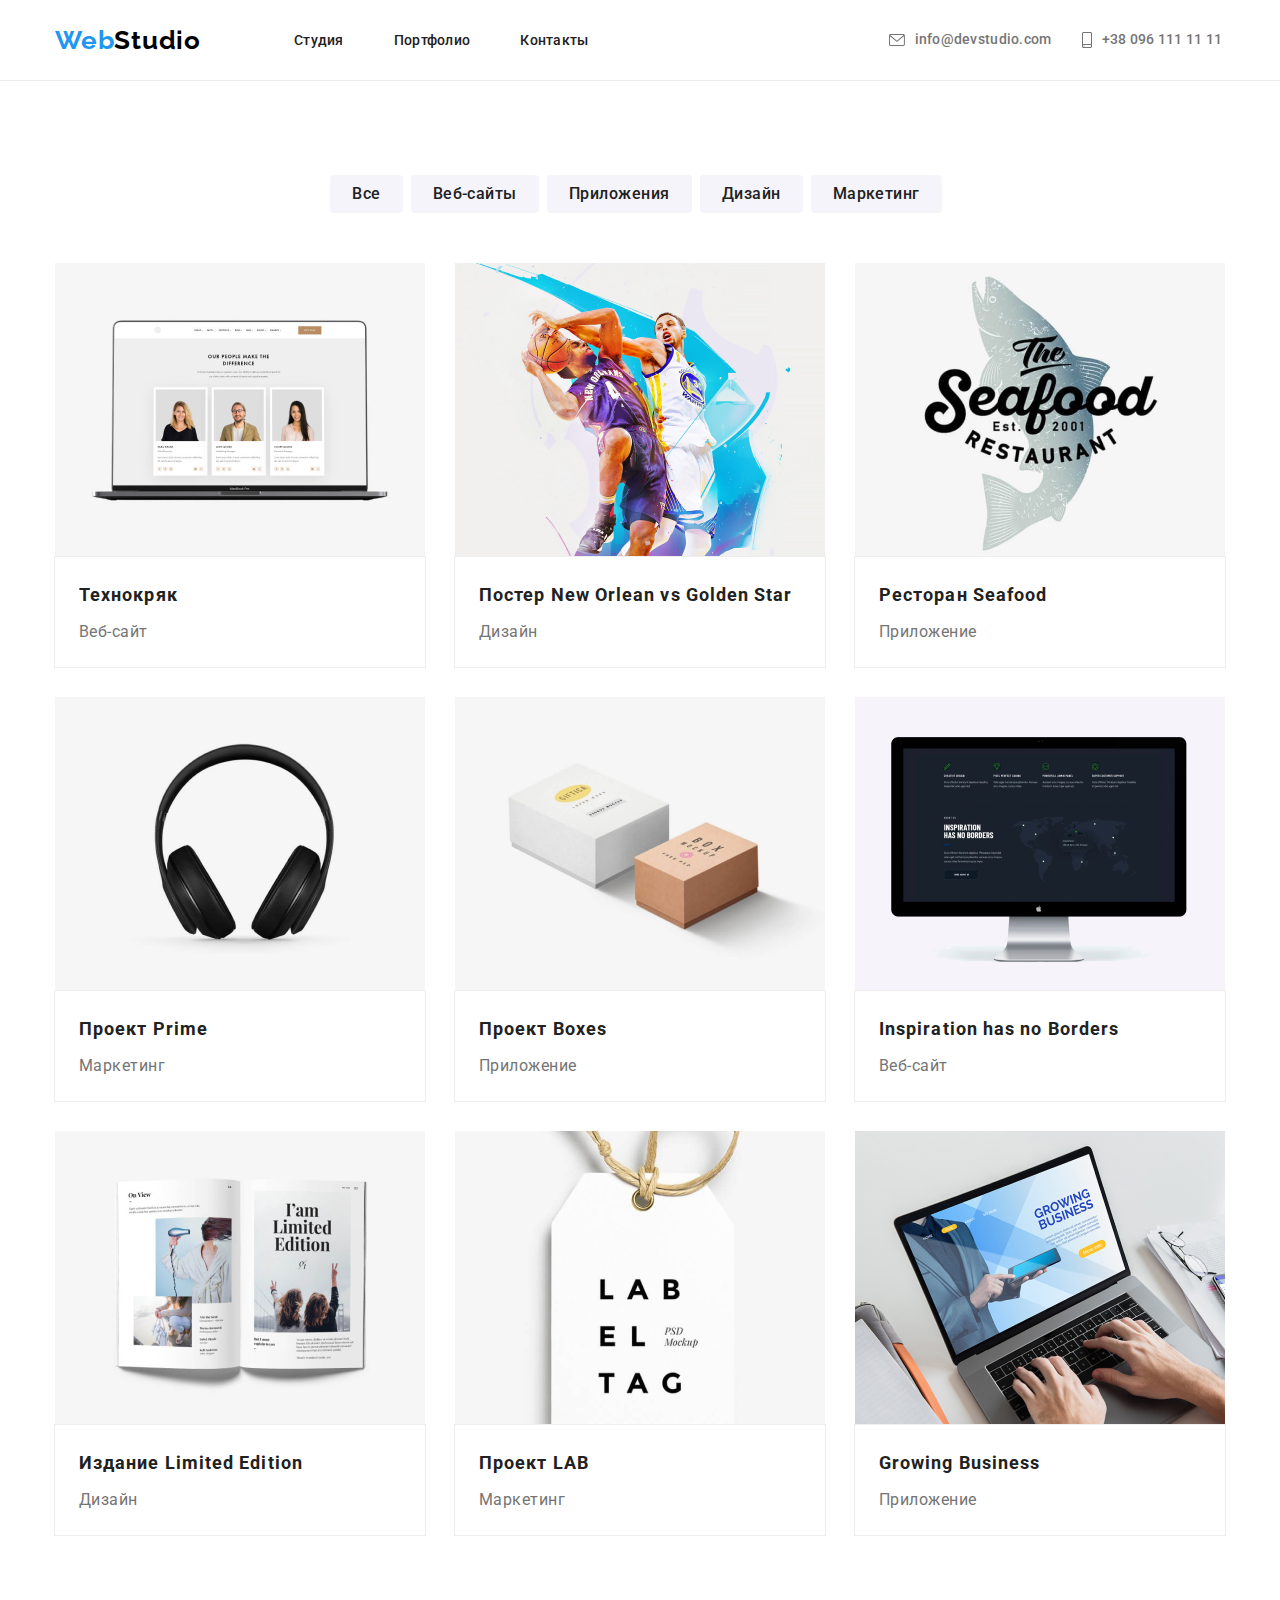
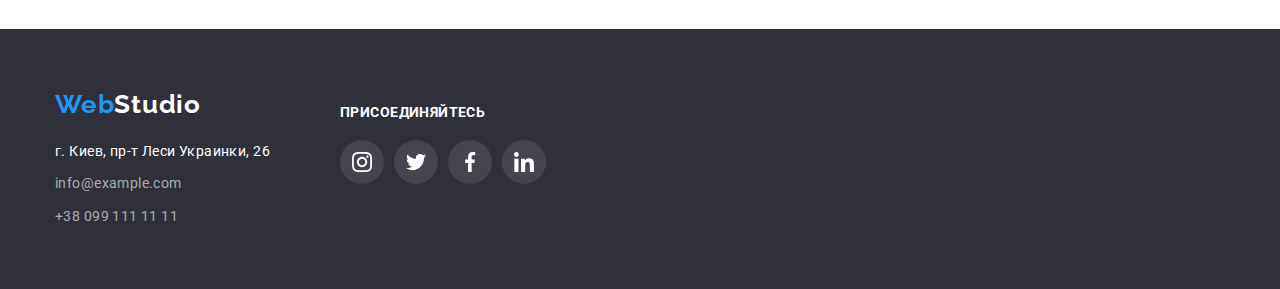
==== portfolio.html @ f29abc72 "modal, what we do done" ====
<!DOCTYPE html>
<html lang="ru">

<head>
    <meta charset="UTF-8" />
    <meta http-equiv="X-UA-Compatible" content="IE=edge" />
    <meta name="viewport" content="width=device-width, initial-scale=1.0" />
    <title>Portfolio</title>
    <link rel="stylesheet"
        href="https://cdnjs.cloudflare.com/ajax/libs/modern-normalize/1.1.0/modern-normalize.min.css" />
    <link rel="preconnect" href="https://fonts.googleapis.com">
    <link rel="preconnect" href="https://fonts.gstatic.com" crossorigin>
    <link
        href="https://fonts.googleapis.com/css2?family=Raleway:wght@700&family=Roboto:wght@400;500;700;900&display=swap"
        rel="stylesheet">
    <link rel="stylesheet" href="./css/styles.css">
</head>

<body class="body">
    <header class="header">
        <div class="container">
            <div class="header-container">
                <div class="webstudio-container">
                    <a href="" class="web-link link" lang="en">Web<span class="studio-link link" lang="en">Studio</span></a>
                </div>
                <nav class="nav">
                    <ul class="header-link-set list">
                        <li class="studio"><a class="header-page-link link" href="./index.html">Студия</a></li>
                        <li class="portfolio"><a class="header-page-link link" href="./portfolio.html">Портфолио</a></li>
                        <li class="contacts"><a class="header-page-link link" href="">Контакты</a></li>
                    </ul>
                </nav>
                <div class="mail-tel-container">
                    <a class="header-mail-tel mail-link link" href="mailto:info@devstudio.com">
                        <svg class="icon-mail" width='16' height='12'>
                            <use href='./images/sprite.svg#icon-mail'></use>
                        </svg>info@devstudio.com</a>
                    <a class="header-mail-tel tel-link link" href="tel:+380961111111">
                        <svg class="icon-phone" width='10' height='16'>
                            <use href='./images/sprite.svg#icon-phone'></use>
                        </svg>+38 096 111 11 11</a>
                </div>
            </div>
        </div>
    </header>
    <main>
        <section class="portfolio-container">
            <div class="container">
                <ul class="portfolio-button-set list">
                    <li class="portfolio-button-item"><button class="portfolio-button" type="button">Все</button></li>
                    <li class="portfolio-button-item"><button class="portfolio-button" type="button">Веб-сайты</button></li>
                    <li class="portfolio-button-item"><button class="portfolio-button" type="button">Приложения</button></li>
                    <li class="portfolio-button-item"><button class="portfolio-button" type="button">Дизайн</button></li>
                    <li class="portfolio-button-item"><button class="portfolio-button" type="button">Маркетинг</button></li>
                </ul>
                <ul class="portfolio-card-set list">
                    
                    <li class="portfolio-item portfolio-item-link">
                        <a class="link" href="">
                            <div class="portfolio-img-thumb">
                                <img src="./images/portfolio/tekhnokryak.jpg" alt="Технокряк" width="370" />
                            </div>
                            <div class="portfolio-description">
                                <h3 class="portfolio-title">Технокряк</h3>
                                <p class="portfolio-text">Веб-сайт</p>
                            </div>
                        </a>
                    </li>
                    
                    <li class="portfolio-item portfolio-item-link">
                        <a href="" class="link">
                            <div class="portfolio-img-thumb">
                                <img src="./images/portfolio/New-Orlean-vs-Golden-Star.jpg" alt="Постер" width="370" />
                            </div>
                            <div class="portfolio-description">
                                <h3 class="portfolio-title">Постер New Orlean vs Golden Star</h3>
                                <p class="portfolio-text">Дизайн</p>
                            </div>
                        </a>
                    </li>

                    <li class="portfolio-item portfolio-item-link">
                        <a href="" class="link">
                            <div class="portfolio-img-thumb">
                                <img src="./images/portfolio/seafood.jpg" alt="Приложение" width="370" />
                            </div>
                            <div class="portfolio-description">
                                <h3 class="portfolio-title">Ресторан Seafood</h3>
                                <p class="portfolio-text">Приложение</p>
                            </div>
                        </a>
                    </li>

                    <li class="portfolio-item portfolio-item-link">
                        <a href="" class="link">
                            <div class="portfolio-img-thumb">
                                <img src="./images/portfolio/prime.jpg" alt="Прайм" width="370" />
                            </div>
                            <div class="portfolio-description">
                                <h3 class="portfolio-title">Проект Prime</h3>
                                <p class="portfolio-text">Маркетинг</p>
                            </div>
                        </a>
                    </li>

                    <li class="portfolio-item portfolio-item-link">
                        <a href="" class="link">
                            <div class="portfolio-img-thumb">
                                <img src="./images/portfolio/boxes.jpg" alt="Проект Боксес" width="370">
                            </div>
                            <div class="portfolio-description">
                                <h3 class="portfolio-title">Проект Boxes</h3>
                                <p class="portfolio-text">Приложение</p>
                            </div>
                        </a>
                    </li>

                    <li class="portfolio-item portfolio-item-link">
                        <a href="" class="link">
                            <div class="portfolio-img-thumb">
                                <img src="./images/portfolio/Inspiration-has-no-Borders.jpg" lang="en"
                                alt="Inspiration has no Borders" width="370">
                            </div>
                            <div class="portfolio-description">
                                <h3 class="portfolio-title" lang="en">Inspiration has no Borders</h3>
                                <p class="portfolio-text">Веб-сайт</p>
                            </div>
                        </a>
                    </li>

                    <li class="portfolio-item portfolio-item-link">
                        <a href="" class="link">
                            <div class="portfolio-img-thumb">
                                <img src="./images/portfolio/limited-edition.jpg" alt="Издание Limited Edition" width="370">
                            </div>
                            <div class="portfolio-description">
                                <h3 class="portfolio-title">Издание Limited Edition</h3>
                                <p class="portfolio-text">Дизайн</p>
                            </div>
                        </a>
                    </li>

                    <li class="portfolio-item portfolio-item-link">
                        <a href="" class="link">
                            <div class="portfolio-img-thumb">
                                <img src="./images/portfolio/lab.jpg" alt="Проект LAB" width="370">
                            </div>
                            <div class="portfolio-description">
                                <h3 class="portfolio-title">Проект LAB</h3>
                                <p class="portfolio-text">Маркетинг</p>
                            </div>
                        </a>
                    </li>

                    <li class="portfolio-item portfolio-item-link">
                        <a href="" class="link">
                            <div class="portfolio-img-thumb">
                                <img src="./images/portfolio/growing-business.jpg" alt="Growing Business" width="370">
                            </div>
                            <div class="portfolio-description">
                                <h3 class="portfolio-title" lang="en">Growing Business</h3>
                                <p class="portfolio-text">Приложение</p>
                            </div>
                        </a>
                    </li>
                </ul>
            </div>
        </section>

    </main>
    <footer class="footer">
        <div class="container">
            <ul class="contacts-and-socials">
                <li class="link">
                    <div class="webstudio-container-footer">
                        <a href="" class="web-link link" lang="en">Web<span class="studio-link-footer link" lang="en">Studio</span></a>
                    </div>
                    <div class="contacts-container-footer">
                        <address class="address">г. Киев, пр-т Леси Украинки, 26</address>
                        <a class="footer-mail-tel link" lang="en" href="mailto:info@example.com">info@example.com</a>
                        <a class="footer-mail-tel link" href="tel:+380991111111">+38 099 111 11 11</a>
                    </div>
                </li>
                <div class="join-us">
                    <p class="join-us-title">ПРИСОЕДИНЯЙТЕСЬ</p>
                    <ul class="team-socials socials-list list">
                        <li class="socials-item">
                            <a class="socials-link-footer link" href="">
                                <svg class="socials-icon-footer" width="20" height="20">
                                    <use href='./images/sprite.svg#icon-instagram'></use>
                                </svg>
                            </a>
                        </li>

                        <li class="socials-item">
                            <a class="socials-link-footer link" href="">
                                <svg class="socials-icon-footer" width="20" height="20">
                                    <use href='./images/sprite.svg#icon-twitter'></use>
                                </svg>
                            </a>
                        </li>

                        <li class="socials-item">
                            <a class="socials-link-footer link" href="">
                                <svg class="socials-icon-footer" width="20" height="20">
                                    <use href='./images/sprite.svg#icon-facebook'></use>
                                </svg>
                            </a>
                        </li>

                        <li class="socials-item">
                            <a class="socials-link-footer link" href="">
                                <svg class="socials-icon-footer" width="20" height="20">
                                    <use href='./images/sprite.svg#icon-linkedin'></use>
                                </svg>
                            </a>
                        </li>
                    </ul>
                </div>
                <li class="link">

                </li>
            </ul>
        </div>
        
    </footer>
</body>

</html>
---- css/styles.css ----
:root {
  --brand-color: #2196f3;
  --white-color: #ffffff;
  --nav-color: #212121;
  --color-gray: #757575;
  --color-dark-gray: #2f303a;
  --card-set-gap: 30px;
  --button-set-gap: 8px;
  --icon-gray: #afb1b8;
}

.body {
  font-family: "Roboto", sans-serif;
  background-color: var(--white-color);
}

.list {
  list-style: none;
  margin: 0;
}

.link {
  text-decoration: none;
}

.hero-button {
  background-color: var(--brand-color);
  cursor: pointer;
}

img {
  display: block;
  max-width: 100%;
}

ul {
  margin: 0;
  padding: 0;
  list-style: none;
}

h1, h2, h3, p {
  margin-top: 0;
  margin-bottom: 0;
}

.container {
  width: 1200px;
  padding-left: 15px;
  padding-right: 15px;
  /* padding-top: 94px; */
  margin: auto;
}

* {
  box-sizing: border-box;
}

/* -------------HEADER--------------- */
.header {
  margin-left: auto;
  margin-right: auto;
  background-color: var(--white-color);
  border-bottom: 1px solid #ECECEC;
  display: block;
}

.webstudio-container {
  margin-right: 93px;
}

.icon-mail,
.icon-phone {
  margin-right: 10px;
  /* fill: var(--color-gray); */
}

.icon-phone {
  margin-left: 30px;
}

/* .icon-mail{
  fill: var(--color-gray);
} */

.header-container {
  height: 80px;
  margin: 0 auto;
  display: flex;
  align-items: center;
  
}

.header-link-set {
  display: flex;
  margin-right: 200px;
}

.web-link {
  font-family: "Raleway", sans-serif;
  font-style: normal;
  font-weight: bold;
  font-size: 26px;
  line-height: 1.19;
  letter-spacing: 0.03em;
  color: var(--brand-color);
}

.studio-link {
  font-family: "Raleway", sans-serif;
  font-style: normal;
  font-weight: bold;
  font-size: 26px;
  line-height: 1.19;
  letter-spacing: 0.03em;
  color: #000000;
}

.studio {
  margin-right: 50px;
}

.portfolio {
  margin-right: 50px;
}

.header-page-link {
  font-weight: 500;
  font-size: 14px;
  line-height: 1.14;
  letter-spacing: 0.02em;
  color: var(--nav-color);
}

.studio-link:hover,
.studio-link:focus,
.header-page-link:hover,
.header-page-link:focus {
  color: var(--brand-color);
}

/* .header-mail-tel {
  font-weight: 500;
  font-size: 14px;
  line-height: 1.14;
  letter-spacing: 0.02em;
  color: var(--color-gray);
  display: flex;
  align-items: center;
  justify-content: center;
  flex-wrap: wrap;
} */

.mail-tel-container {
  font-weight: 500;
  font-size: 14px;
  line-height: 1.14;
  letter-spacing: 0.02em;
  color: var(--color-gray);
  display: flex;
  align-items: center;
  flex-basis: auto;
  margin-left: 100px;
}

.mail-link,
.tel-link {
  color: var(--color-gray);
  fill: #757575;
}

.mail-link {
  display: flex;
  align-items: center;
}

.tel-link {
  display: flex;
  align-items: center;
}

.mail-link:hover,
.mail-link:focus,
.tel-link:hover,
.tel-link:focus,
.icon-phone:hover,
.icon-phone:focus,
.icon-mail:hover,
.icon-mail:focus {
  fill: var(--brand-color);
  color: var(--brand-color);
}

/* .footer-mail-tel:hover,
.footer-mail-tel:focus,
.header-mail-tel:hover,
.header-mail-tel:focus {
  color: var(--brand-color);
} */

/* ----------------------------HERO--------------- */

.hero {
  background-color: var(--color-dark-gray);
  height: 600px;
  max-width: 1600px;
  margin-left: auto;
  margin-right: auto;
  padding-top: 200px;
  padding-bottom: 200px;
  background-image: linear-gradient( rgba(47, 48, 58, 0.4), rgba(47, 48, 58, 0.4)), url(../images/hero.jpg);
}

.hero-text {
  font-style: normal;
  font-weight: 900;
  font-size: 44px;
  line-height: 1.36;
  text-align: center;
  letter-spacing: 0.06em;
  text-transform: uppercase;
  color: var(--white-color);
  width: 696px;
  margin:  0 auto;
  margin-top: inherit;
  margin-bottom: 30px;
}

.hero-button {
  font-style: normal;
  font-weight: bold;
  font-size: 16px;
  line-height: 1.87;
  display: flex;
  align-items: center;
  text-align: center;
  letter-spacing: 0.06em;
  color: var(--white-color);
  margin: 0 auto;
  padding: 10px 32px;
  box-shadow: 0px 4px 4px rgba(0, 0, 0, 0.15);
  border-radius: 4px;
}

/* ----------------------------CENTRAL LIST--------------- */

.central-list-title {
  font-size: 14px;
  line-height: 1.14;
  letter-spacing: 0.03em;
  text-transform: uppercase;
  color: var(--nav-color);
  margin-top: 0;
  margin-bottom: 10px;
}

.central-list-text {
  font-size: 14px;
  line-height: 1.71;
  letter-spacing: 0.03em;
  color: var(--color-gray);
}

.central-list-container {
  background-color: transparent;
  padding-top: 94px;
  padding-bottom: 94px;
}

.card-set-one {
  display: flex;
  margin-right: -30px;

}

.central-list-item {
  flex-basis: calc((100% - 120px) / 4);
}

.icon-block {
  display: flex;
  justify-content: center;
  align-items: center;
  height: 120px;
  background-color: #f5f4fa;
  border-radius: 4px;
  margin-bottom: 30px;
}

.icon-antenna {
  position: center;
}

.card-set-one > .central-list-item:not(:last-child) {
  margin-right: 30px;
}

/* ----------------------------WHAT WE DO--------------- */

.what-we-do-container {
  background-color: transparent;
  padding-top: 0;
  padding-bottom: 94px;
}

.what-we-do-section {
  padding-bottom: 94px;
}

.what-we-do-images {
  padding: 0;
  margin: 0;
  list-style: none;
  display: flex;
  margin-right: calc(-1 * var(--card-set-gap))
  /* margin-right: 30px; */
  /* justify-content: space-around; - NOT GOOD */
  /* position: absolute; */
}

.desktop {
  position: relative;
  display: block;
  text-align: center;
  padding-top: 27px;
  bottom: 70px;
  left: 0;
  font-weight: bold;
  font-size: 14px;
  line-height: 16px;
  letter-spacing: 0.03em;
  text-transform: uppercase;
  height: 70px;

  color: #FFFFFF;
  background-color: rgba(47, 48, 58, 0.8);;
}

.what-we-do-images > .what-we-do-item:not(:last-child) {
  margin-right: var(--card-set-gap);
}

/* .what-we-do-item {
  position:absolute;
} */

.what-we-do-images {
  margin-right: unset;
}

.central-title {
  font-size: 36px;
  line-height: 1.28;
  text-align: center;
  letter-spacing: 0.03em;
  color: var(--nav-color);
  margin-bottom: 50px;
}

/* ----------------------------OUR TEAM--------------- */

.team-name {
  font-weight: 500;
  font-size: 16px;
  line-height: 1.19;
  text-align: center;
  letter-spacing: 0.03em;
  color: var(--nav-color);

  margin-bottom: 10px;
}

.team-position {
  font-size: 16px;
  line-height: 1.19;
  text-align: center;
  letter-spacing: 0.03em;
  color: var(--color-gray);
  margin-bottom: 16px;
}

.our-team-section {
  padding-top: 94px;
  padding-bottom: 94px;
  margin-left: auto;
  margin-right: auto;
  background-color: #f5f4fa;
}

.team-card-set {
  padding: 0;
  margin: 0;
  list-style: none;

  display: flex;
  flex-wrap: wrap;
  margin-left: calc(-1 * var(--card-set-gap));
  margin-top: calc(-1 * var(--card-set-gap));
}

.team-item {
  flex-basis: calc(100% / 4 - var(--card-set-gap));
  margin-left: var(--card-set-gap);
  margin-top: var(--card-set-gap);
}

/* .team-img-thumb {
  margin-bottom: var(--card-set-gap);
} */

.card-set-gap {
  padding-top: var(--card-set-gap);
  padding-bottom: var(--card-set-gap);
}

.socials-list {
  display: flex;
  justify-content: center;

}

.socials-link {
  width: 44px;
  height: 44px;
  display: flex;
  align-items: center;
  justify-content: center;
  border-radius: 50%;
  background-color: #f5f4fa;
}

.socials-icon {
  fill: var(--icon-gray);
}

.socials-link:hover,
.socials-link:focus,
.socials-link:hover .socials-icon,
.socials-link:focus .socials-icon {
  fill: #ffffff;
  background-color: var(--brand-color);
}


.socials-item:not(:last-child) {
  margin-right: 10px;
}

/* ----------------------------CLIENTS--------------- */

.our-clients {
  padding-bottom: 94px;
  padding-top: 94px;
}

.our-clients-list {
  padding: 0;
  margin: 0;
  list-style: none;

  display: flex;
  flex-wrap: wrap;
  margin-left: calc(-1 * var(--card-set-gap));
}

.client-item {
  flex-basis: calc(100% / 6 - var(--card-set-gap));
  margin-left: var(--card-set-gap);
}

.clients-link {
  width: 170px;
  height: 92px;
  display: flex;
  align-items: center;
  justify-content: center;
  border-radius: 4px;
  outline: 1px solid #AFB1B8;
  fill: #AFB1B8;
}

.clients-link:hover,
.clients-link:focus {
  fill: var(--brand-color);
  outline: 1px solid var(--brand-color);
}


/* ----------------------------FOOTER--------------- */
.footer {
  /* max-width: 1600px; */
  margin: 0 auto;
  background-color: var(--color-dark-gray);
  padding-top: 60px;
  padding-bottom: 60px;
}

.webstudio-container-footer {
  /* padding-top: 60px; */
  padding-bottom: 20px;
}

.contacts-container-footer {
  display: block;
}

.footer-container {
  
}

.studio-link-footer {
  font-family: Raleway;
  font-style: normal;
  font-weight: bold;
  font-size: 26px;
  line-height: 1.19;
  letter-spacing: 0.03em;
  color: var(--white-color);
}

.studio-link-footer:hover,
.studio-link-footer:focus {
  color: var(--brand-color);
}

.address {
  font-size: 14px;
  line-height: 1.71;
  letter-spacing: 0.03em;
  color: var(--white-color);
  font-style: normal;
}

.footer-mail-tel {
  font-size: 14px;
  line-height: 1.71;
  letter-spacing: 0.03em;
  color: rgba(255, 255, 255, 0.6);
  text-decoration: none;

  display: block;
  margin-top: 9px;
}

.contacts-and-socials {
  display: flex;
}

.socials-link-footer {
  width: 44px;
  height: 44px;
  display: flex;
  align-items: center;
  justify-content: center;
  border-radius: 50%;
  background-color: rgba(255, 255, 255, 0.1);
}

.socials-icon-footer {
  fill: #ffffff;
}

.socials-link-footer:hover,
.socials-link-footer:focus,
.socials-link-footer:hover .socials-icon-footer,
.socials-link-footer:focus .socials-icon-footer {
  fill: #ffffff;
  background-color: var(--brand-color);
}

.join-us-title {
  font-size: 14px;
  line-height: 16px;
  letter-spacing: 0.03em;
  text-transform: uppercase;
  font-weight: bold;
  color: #FFFFFF;
  margin-bottom: 20px;
  margin-top: 10px;
}

.join-us {
  margin-left: 70px;
  margin-top: 5px;
}


/* ----------------------------PORTFOLIO--------------- */

.portfolio-container {
  padding-top: 94px;
  padding-bottom: 94px;
}

.portfolio-button {
  padding: 6px 22px;
  font-weight: 500;
  font-size: 16px;
  line-height: 1.62;
  text-align: center;
  letter-spacing: 0.03em;
  color: var(--nav-color);
  cursor: pointer;

  background-color: #F5F4FA;
  border-radius: 4px;
  border: unset;
}

.portfolio-button-set {
  display: flex;
  justify-content: center;
  margin-bottom: 50px;
  margin-right: var(--button-set-gap);
}

.portfolio-button-set > .portfolio-button-item:not(:last-child) {
  margin-right: var(--button-set-gap);
}

.portfolio-button:hover,
.portfolio-button:focus {
  background-color: var(--brand-color);
  color: #ffffff;
}

.portfolio-title {
  font-size: 18px;
  line-height: 2;
  letter-spacing: 0.06em;
  color: var(--nav-color);
  margin-bottom: 4px;
}

.portfolio-text {
  font-size: 16px;
  line-height: 1.87;
  letter-spacing: 0.03em;
  color: var(--color-gray);
}


.portfolio-card-set {
  padding: 0;
  margin: 0;
  list-style: none;

  display: flex;
  flex-wrap: wrap;
  margin-left: calc(-1 * var(--card-set-gap));
  margin-top: calc(-1 * var(--card-set-gap));
}

.portfolio-item {
  flex-basis: calc(100% / 3 - var(--card-set-gap));
  margin-left: var(--card-set-gap);
  margin-top: var(--card-set-gap);
  margin-right: auto;
  
}

.portfolio-item-link:hover,
.portfolio-item-link:focus {
  box-shadow: 0px 1px 1px rgba(0, 0, 0, 0.12), 0px 4px 4px rgba(0, 0, 0, 0.06), 1px 4px 6px rgba(0, 0, 0, 0.16);
}

/* .portfolio-img-thumb {
  margin-bottom: 20px;
} */

.portfolio-description {
  padding: 20px 24px 20px 24px;
  outline: 1px solid #EEEEEE;
}


/* ----------------------------MODAL--------------- */

.backdrop.is-hidden {
  visibility: hidden;
  opacity: 0;
  pointer-events: none;
}

.backdrop {
  position: fixed;
  width: 100vw;
  height: 100vh;
  opacity: 1;
  visibility: visible;
  left: 0;
  top: 0;
  background-color: rgba(0, 0, 0, 0.2);
}

.modal {
  position: absolute;
  width: 528px;
  min-height: 581px;
  background-color: #ffffff;
  box-shadow: 0px 1px 3px rgba(0, 0, 0, 0.12), 0px 1px 1px rgba(0, 0, 0, 0.14), 0px 2px 1px rgba(0, 0, 0, 0.2);
  border-radius: 4px;

  left: 50%;
  top: 50%;
  transform: translate(-50%, -50%);
}

.btn-close{
  position: absolute;
  right: 8px;
  top: 8px;
  padding: 0;
  background-color: unset;
  border: none;
}
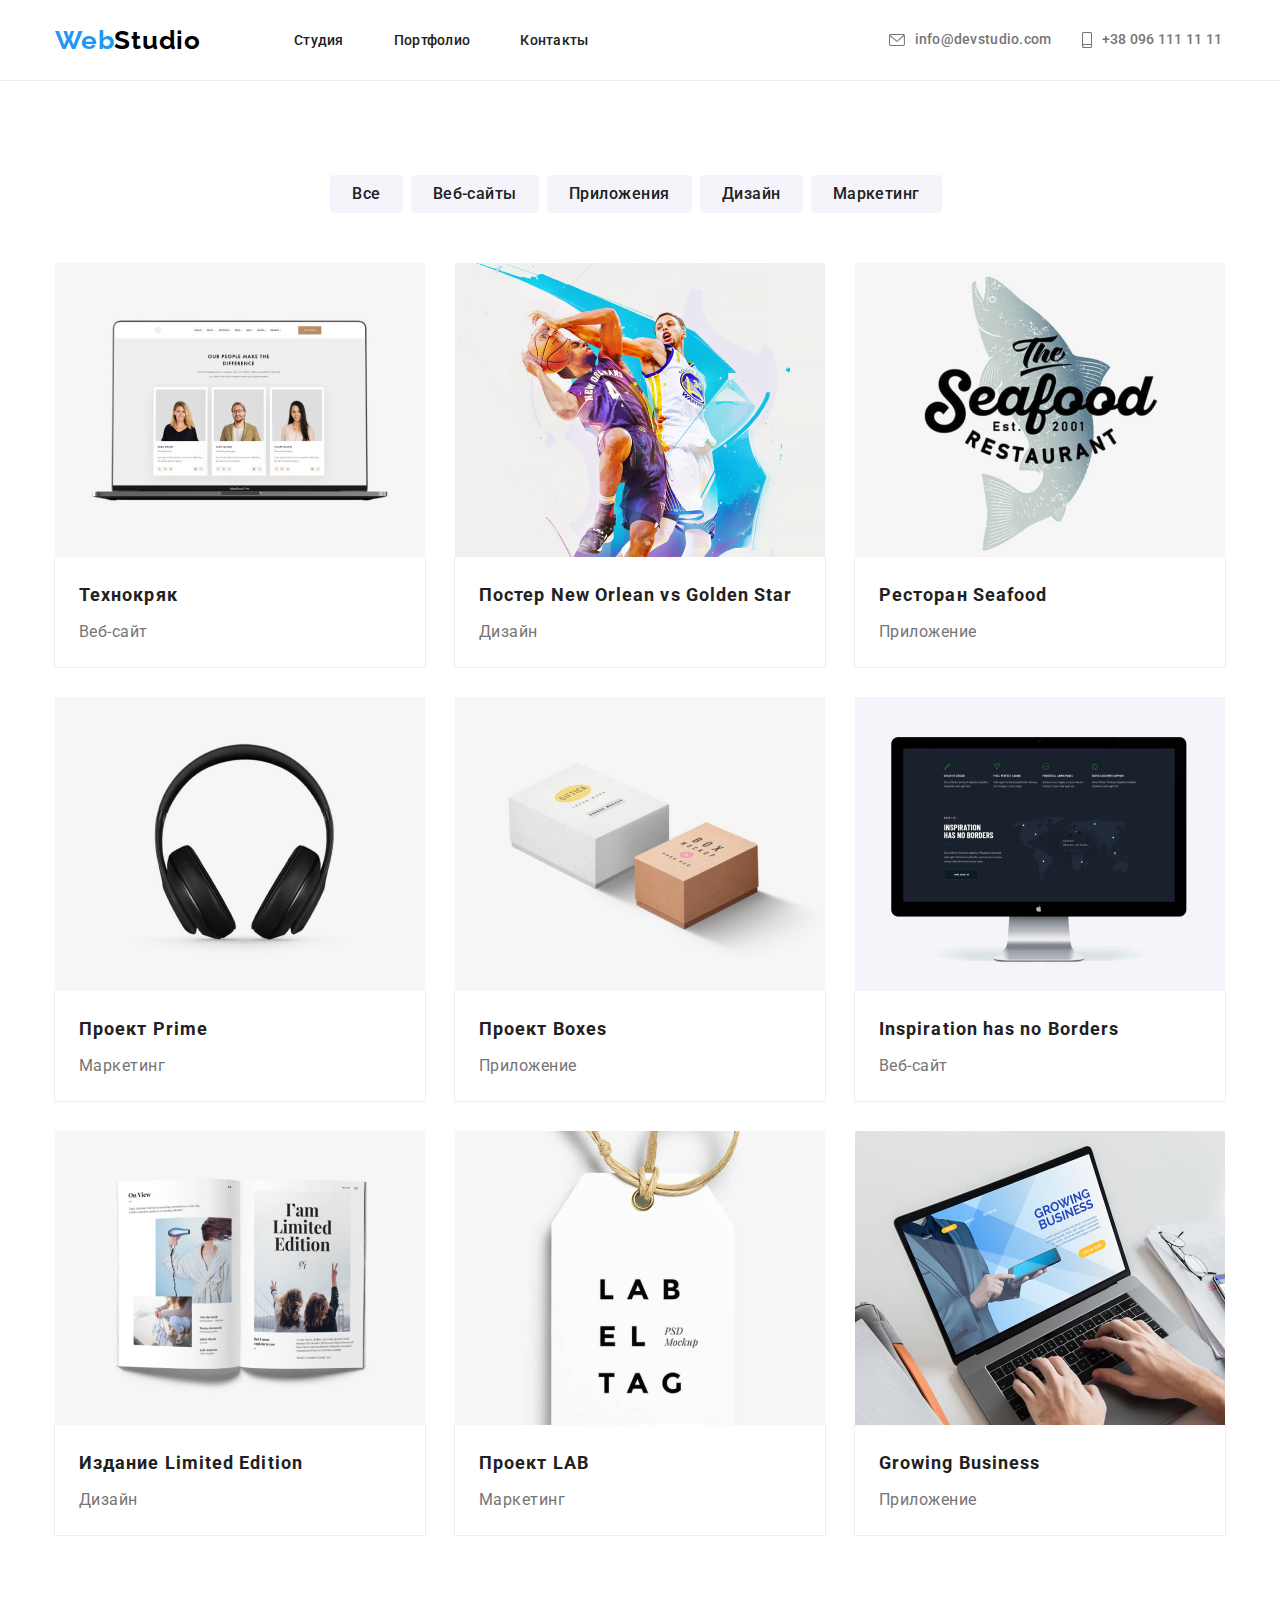
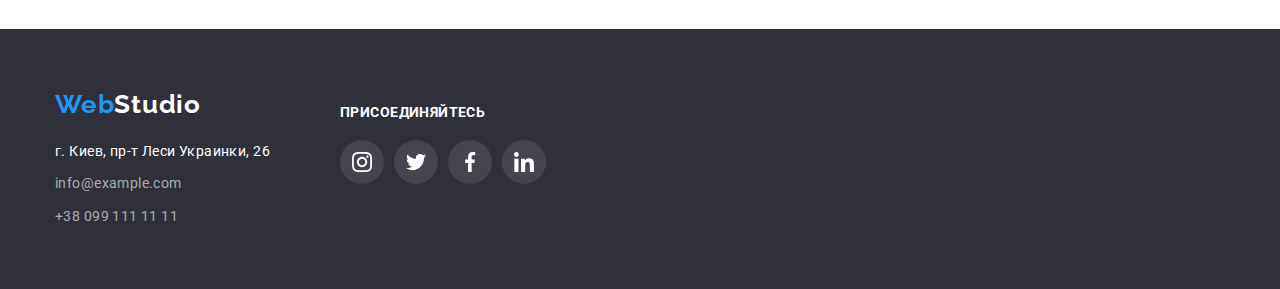
==== commit 0c2507c6: "done" ====
--- a/portfolio.html
+++ b/portfolio.html
@@ -58,6 +58,7 @@
                     <li class="portfolio-item portfolio-item-link">
                         <a class="link" href="">
                             <div class="portfolio-img-thumb">
+                                <p class="portfolio-text-cover">Технокряк это современная площадка распространения коронавируса. Компании используют эту платформу для цифрового шпионажа и атак на защищённые сервера конкурентов.</p>
                                 <img src="./images/portfolio/tekhnokryak.jpg" alt="Технокряк" width="370" />
                             </div>
                             <div class="portfolio-description">
@@ -70,6 +71,7 @@
                     <li class="portfolio-item portfolio-item-link">
                         <a href="" class="link">
                             <div class="portfolio-img-thumb">
+                                <p class="portfolio-text-cover">Технокряк это современная площадка распространения коронавируса. Компании используют эту платформу для цифрового шпионажа и атак на защищённые сервера конкурентов.</p>
                                 <img src="./images/portfolio/New-Orlean-vs-Golden-Star.jpg" alt="Постер" width="370" />
                             </div>
                             <div class="portfolio-description">
@@ -82,6 +84,7 @@
                     <li class="portfolio-item portfolio-item-link">
                         <a href="" class="link">
                             <div class="portfolio-img-thumb">
+                                <p class="portfolio-text-cover">Технокряк это современная площадка распространения коронавируса. Компании используют эту платформу для цифрового шпионажа и атак на защищённые сервера конкурентов.</p>
                                 <img src="./images/portfolio/seafood.jpg" alt="Приложение" width="370" />
                             </div>
                             <div class="portfolio-description">
@@ -94,6 +97,7 @@
                     <li class="portfolio-item portfolio-item-link">
                         <a href="" class="link">
                             <div class="portfolio-img-thumb">
+                                <p class="portfolio-text-cover">Технокряк это современная площадка распространения коронавируса. Компании используют эту платформу для цифрового шпионажа и атак на защищённые сервера конкурентов.</p>
                                 <img src="./images/portfolio/prime.jpg" alt="Прайм" width="370" />
                             </div>
                             <div class="portfolio-description">
@@ -106,6 +110,7 @@
                     <li class="portfolio-item portfolio-item-link">
                         <a href="" class="link">
                             <div class="portfolio-img-thumb">
+                                <p class="portfolio-text-cover">Технокряк это современная площадка распространения коронавируса. Компании используют эту платформу для цифрового шпионажа и атак на защищённые сервера конкурентов.</p>
                                 <img src="./images/portfolio/boxes.jpg" alt="Проект Боксес" width="370">
                             </div>
                             <div class="portfolio-description">
@@ -118,6 +123,7 @@
                     <li class="portfolio-item portfolio-item-link">
                         <a href="" class="link">
                             <div class="portfolio-img-thumb">
+                                <p class="portfolio-text-cover">Технокряк это современная площадка распространения коронавируса. Компании используют эту платформу для цифрового шпионажа и атак на защищённые сервера конкурентов.</p>
                                 <img src="./images/portfolio/Inspiration-has-no-Borders.jpg" lang="en"
                                 alt="Inspiration has no Borders" width="370">
                             </div>
@@ -131,6 +137,7 @@
                     <li class="portfolio-item portfolio-item-link">
                         <a href="" class="link">
                             <div class="portfolio-img-thumb">
+                                <p class="portfolio-text-cover">Технокряк это современная площадка распространения коронавируса. Компании используют эту платформу для цифрового шпионажа и атак на защищённые сервера конкурентов.</p>
                                 <img src="./images/portfolio/limited-edition.jpg" alt="Издание Limited Edition" width="370">
                             </div>
                             <div class="portfolio-description">
@@ -143,6 +150,7 @@
                     <li class="portfolio-item portfolio-item-link">
                         <a href="" class="link">
                             <div class="portfolio-img-thumb">
+                                <p class="portfolio-text-cover">Технокряк это современная площадка распространения коронавируса. Компании используют эту платформу для цифрового шпионажа и атак на защищённые сервера конкурентов.</p>
                                 <img src="./images/portfolio/lab.jpg" alt="Проект LAB" width="370">
                             </div>
                             <div class="portfolio-description">
@@ -155,6 +163,7 @@
                     <li class="portfolio-item portfolio-item-link">
                         <a href="" class="link">
                             <div class="portfolio-img-thumb">
+                                <p class="portfolio-text-cover">Технокряк это современная площадка распространения коронавируса. Компании используют эту платформу для цифрового шпионажа и атак на защищённые сервера конкурентов.</p>
                                 <img src="./images/portfolio/growing-business.jpg" alt="Growing Business" width="370">
                             </div>
                             <div class="portfolio-description">
--- a/css/styles.css
+++ b/css/styles.css
@@ -114,6 +114,9 @@
   line-height: 1.19;
   letter-spacing: 0.03em;
   color: #000000;
+  transition-property: color;
+  transition-duration: 250ms;
+  transition-timing-function: cubic-bezier(0.4, 0, 0.2, 1);
 }
 
 .studio {
@@ -130,6 +133,9 @@
   line-height: 1.14;
   letter-spacing: 0.02em;
   color: var(--nav-color);
+  transition-property: color;
+  transition-duration: 250ms;
+  transition-timing-function: cubic-bezier(0.4, 0, 0.2, 1);
 }
 
 .studio-link:hover,
@@ -167,16 +173,25 @@
 .tel-link {
   color: var(--color-gray);
   fill: #757575;
+  transition-property: color;
+  transition-duration: 250ms;
+  transition-timing-function: cubic-bezier(0.4, 0, 0.2, 1);
 }
 
 .mail-link {
   display: flex;
   align-items: center;
+  transition-property: color;
+  transition-duration: 250ms;
+  transition-timing-function: cubic-bezier(0.4, 0, 0.2, 1);
 }
 
 .tel-link {
   display: flex;
   align-items: center;
+  transition-property: color;
+  transition-duration: 250ms;
+  transition-timing-function: cubic-bezier(0.4, 0, 0.2, 1);
 }
 
 .mail-link:hover,
@@ -318,7 +333,11 @@
   /* position: absolute; */
 }
 
-.desktop {
+.what-we-do-img {
+  position: absolute;
+}
+
+.what-we-do-over-pic {
   position: relative;
   display: block;
   text-align: center;
@@ -327,7 +346,7 @@
   left: 0;
   font-weight: bold;
   font-size: 14px;
-  line-height: 16px;
+  line-height: calc (16 / 14);
   letter-spacing: 0.03em;
   text-transform: uppercase;
   height: 70px;
@@ -427,10 +446,16 @@
   justify-content: center;
   border-radius: 50%;
   background-color: #f5f4fa;
+  transition-property: color, background-color;
+  transition-duration: 250ms;
+  transition-timing-function: cubic-bezier(0.4, 0, 0.2, 1);
 }
 
 .socials-icon {
   fill: var(--icon-gray);
+  transition-property: fill, background-color;
+  transition-duration: 250ms;
+  transition-timing-function: cubic-bezier(0.4, 0, 0.2, 1);
 }
 
 .socials-link:hover,
@@ -477,6 +502,9 @@
   border-radius: 4px;
   outline: 1px solid #AFB1B8;
   fill: #AFB1B8;
+  transition-property: fill, outline;
+  transition-duration: 250ms;
+  transition-timing-function: cubic-bezier(0.4, 0, 0.2, 1);
 }
 
 .clients-link:hover,
@@ -516,6 +544,9 @@
   line-height: 1.19;
   letter-spacing: 0.03em;
   color: var(--white-color);
+  transition-property: color;
+  transition-duration: 250ms;
+  transition-timing-function: cubic-bezier(0.4, 0, 0.2, 1);
 }
 
 .studio-link-footer:hover,
@@ -554,10 +585,16 @@
   justify-content: center;
   border-radius: 50%;
   background-color: rgba(255, 255, 255, 0.1);
+  transition-property: fill, background-color;
+  transition-duration: 250ms;
+  transition-timing-function: cubic-bezier(0.4, 0, 0.2, 1);
 }
 
 .socials-icon-footer {
   fill: #ffffff;
+  transition-property: fill, background-color;
+  transition-duration: 250ms;
+  transition-timing-function: cubic-bezier(0.4, 0, 0.2, 1);
 }
 
 .socials-link-footer:hover,
@@ -664,9 +701,34 @@
   box-shadow: 0px 1px 1px rgba(0, 0, 0, 0.12), 0px 4px 4px rgba(0, 0, 0, 0.06), 1px 4px 6px rgba(0, 0, 0, 0.16);
 }
 
-/* .portfolio-img-thumb {
-  margin-bottom: 20px;
-} */
+.portfolio-text-cover {
+  position: absolute;
+  overflow: hidden;
+  top: 0;
+  left: 0;
+  height: 100%;
+  padding: 63px 24px;
+  background-color: rgba(33, 150, 243, 0.9);
+  overflow: hidden;
+  transform: translateY(100%);
+  transition-duration: 250ms;
+  transition-timing-function: cubic-bezier(0.4, 0, 0.2, 1);
+
+  font-weight: normal;
+  font-size: 18px;
+  line-height: calc(28 / 18);
+  letter-spacing: 0.03em;
+  color: #FFFFFF;
+}
+
+.portfolio-item:hover .portfolio-text-cover {
+  transform: translateY(0%)
+}
+
+.portfolio-img-thumb {
+  position: relative;
+  overflow: hidden;
+}
 
 .portfolio-description {
   padding: 20px 24px 20px 24px;
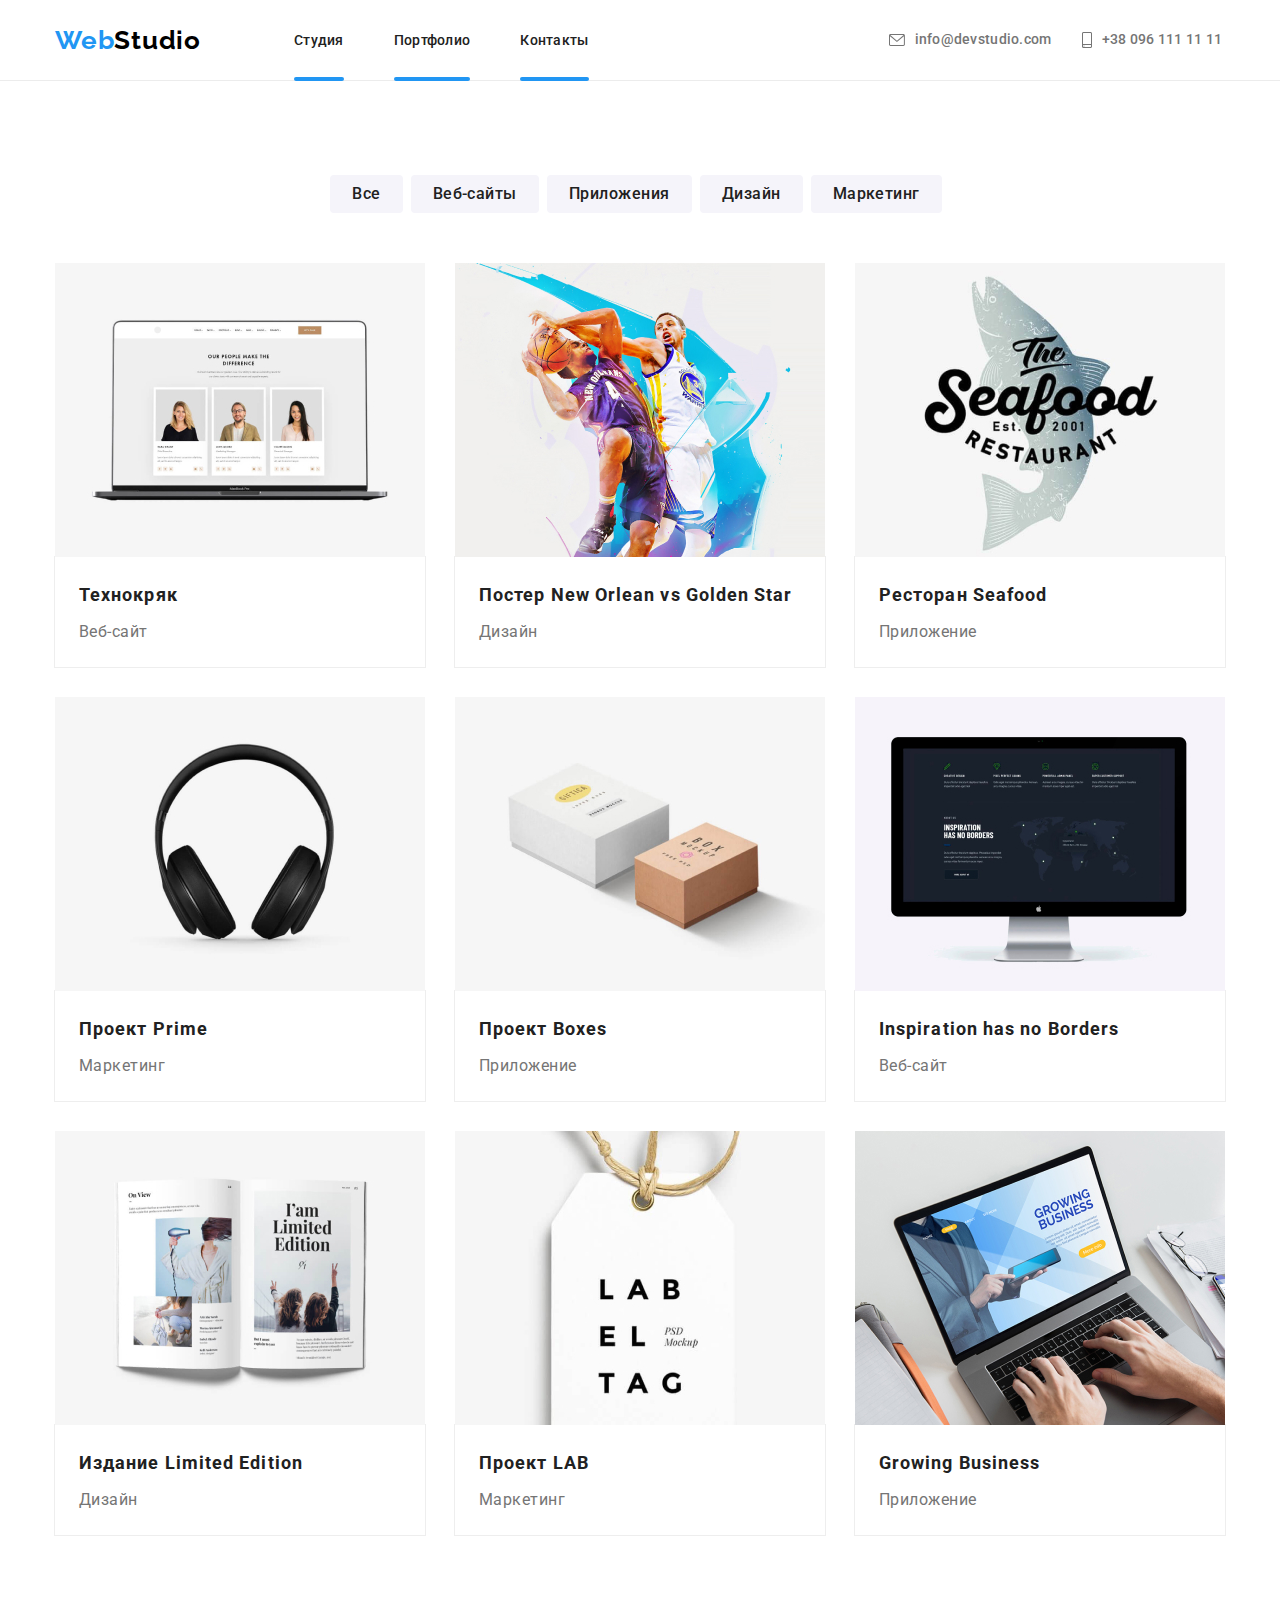
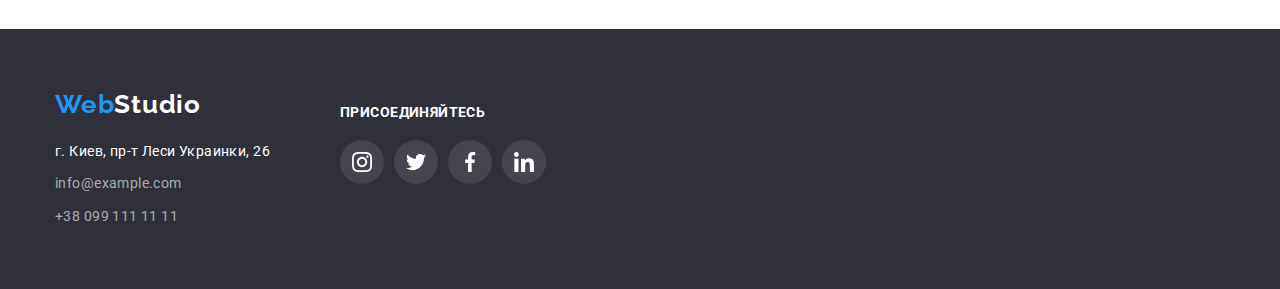
==== commit a10dcb73: "done" ====
--- a/portfolio.html
+++ b/portfolio.html
@@ -23,13 +23,13 @@
                 <div class="webstudio-container">
                     <a href="" class="web-link link" lang="en">Web<span class="studio-link link" lang="en">Studio</span></a>
                 </div>
-                <nav class="nav">
+                <!-- <nav class="nav"> -->
                     <ul class="header-link-set list">
-                        <li class="studio"><a class="header-page-link link" href="./index.html">Студия</a></li>
-                        <li class="portfolio"><a class="header-page-link link" href="./portfolio.html">Портфолио</a></li>
-                        <li class="contacts"><a class="header-page-link link" href="">Контакты</a></li>
+                        <li class="studio"><a class="header-page-link link current" href="./index.html">Студия</a></li>
+                        <li class="portfolio"><a class="header-page-link link current" href="./portfolio.html">Портфолио</a></li>
+                        <li class="contacts"><a class="header-page-link link current" href="">Контакты</a></li>
                     </ul>
-                </nav>
+                <!-- </nav> -->
                 <div class="mail-tel-container">
                     <a class="header-mail-tel mail-link link" href="mailto:info@devstudio.com">
                         <svg class="icon-mail" width='16' height='12'>
--- a/css/styles.css
+++ b/css/styles.css
@@ -136,6 +136,18 @@
   transition-property: color;
   transition-duration: 250ms;
   transition-timing-function: cubic-bezier(0.4, 0, 0.2, 1);
+  position: relative;
+}
+
+.header-page-link::after {
+  position: absolute;
+  content: "";
+  display: block;
+  height: 4px;
+  width: 100%;
+  background-color: #2196F3;
+  border-radius: 2px;
+  margin-top: 28px;
 }
 
 .studio-link:hover,
@@ -642,6 +654,9 @@
   background-color: #F5F4FA;
   border-radius: 4px;
   border: unset;
+  transition-property: background-color, color;
+  transition-duration: 250ms;
+  transition-timing-function: cubic-bezier(0.4, 0, 0.2, 1);
 }
 
 .portfolio-button-set {
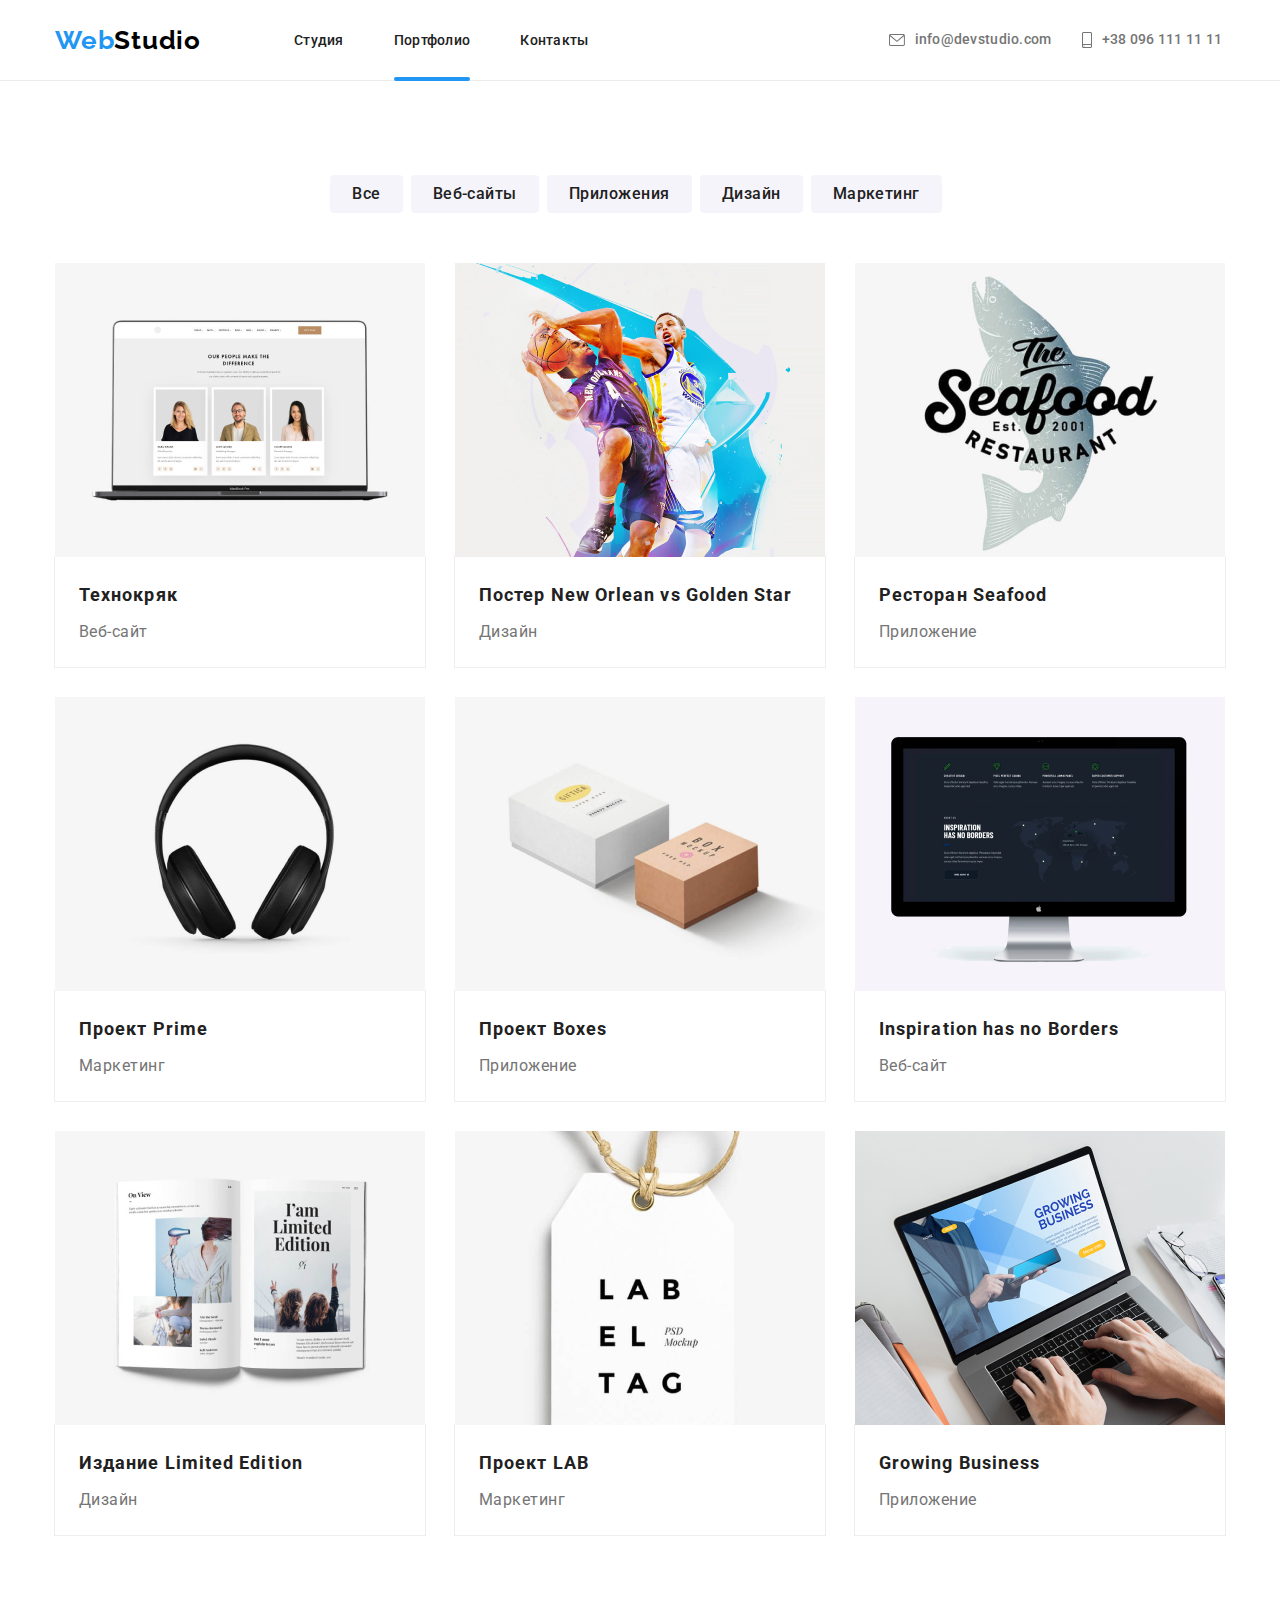
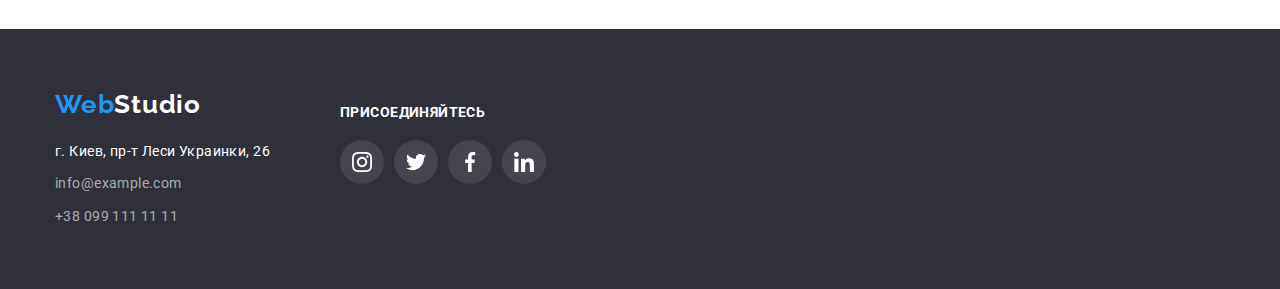
==== commit 94fc45f2: "all done" ====
--- a/portfolio.html
+++ b/portfolio.html
@@ -25,9 +25,9 @@
                 </div>
                 <!-- <nav class="nav"> -->
                     <ul class="header-link-set list">
-                        <li class="studio"><a class="header-page-link link current" href="./index.html">Студия</a></li>
-                        <li class="portfolio"><a class="header-page-link link current" href="./portfolio.html">Портфолио</a></li>
-                        <li class="contacts"><a class="header-page-link link current" href="">Контакты</a></li>
+                        <li class="header-link-list studio"><a class="header-page-link link" href="./index.html">Студия</a></li>
+                        <li class="header-link-list portfolio"><a class="header-page-link link current" href="./portfolio.html">Портфолио</a></li>
+                        <li class="header-link-list contacts"><a class="header-page-link link" href="">Контакты</a></li>
                     </ul>
                 <!-- </nav> -->
                 <div class="mail-tel-container">
--- a/css/styles.css
+++ b/css/styles.css
@@ -139,7 +139,7 @@
   position: relative;
 }
 
-.header-page-link::after {
+.header-link-list .current::after {
   position: absolute;
   content: "";
   display: block;
